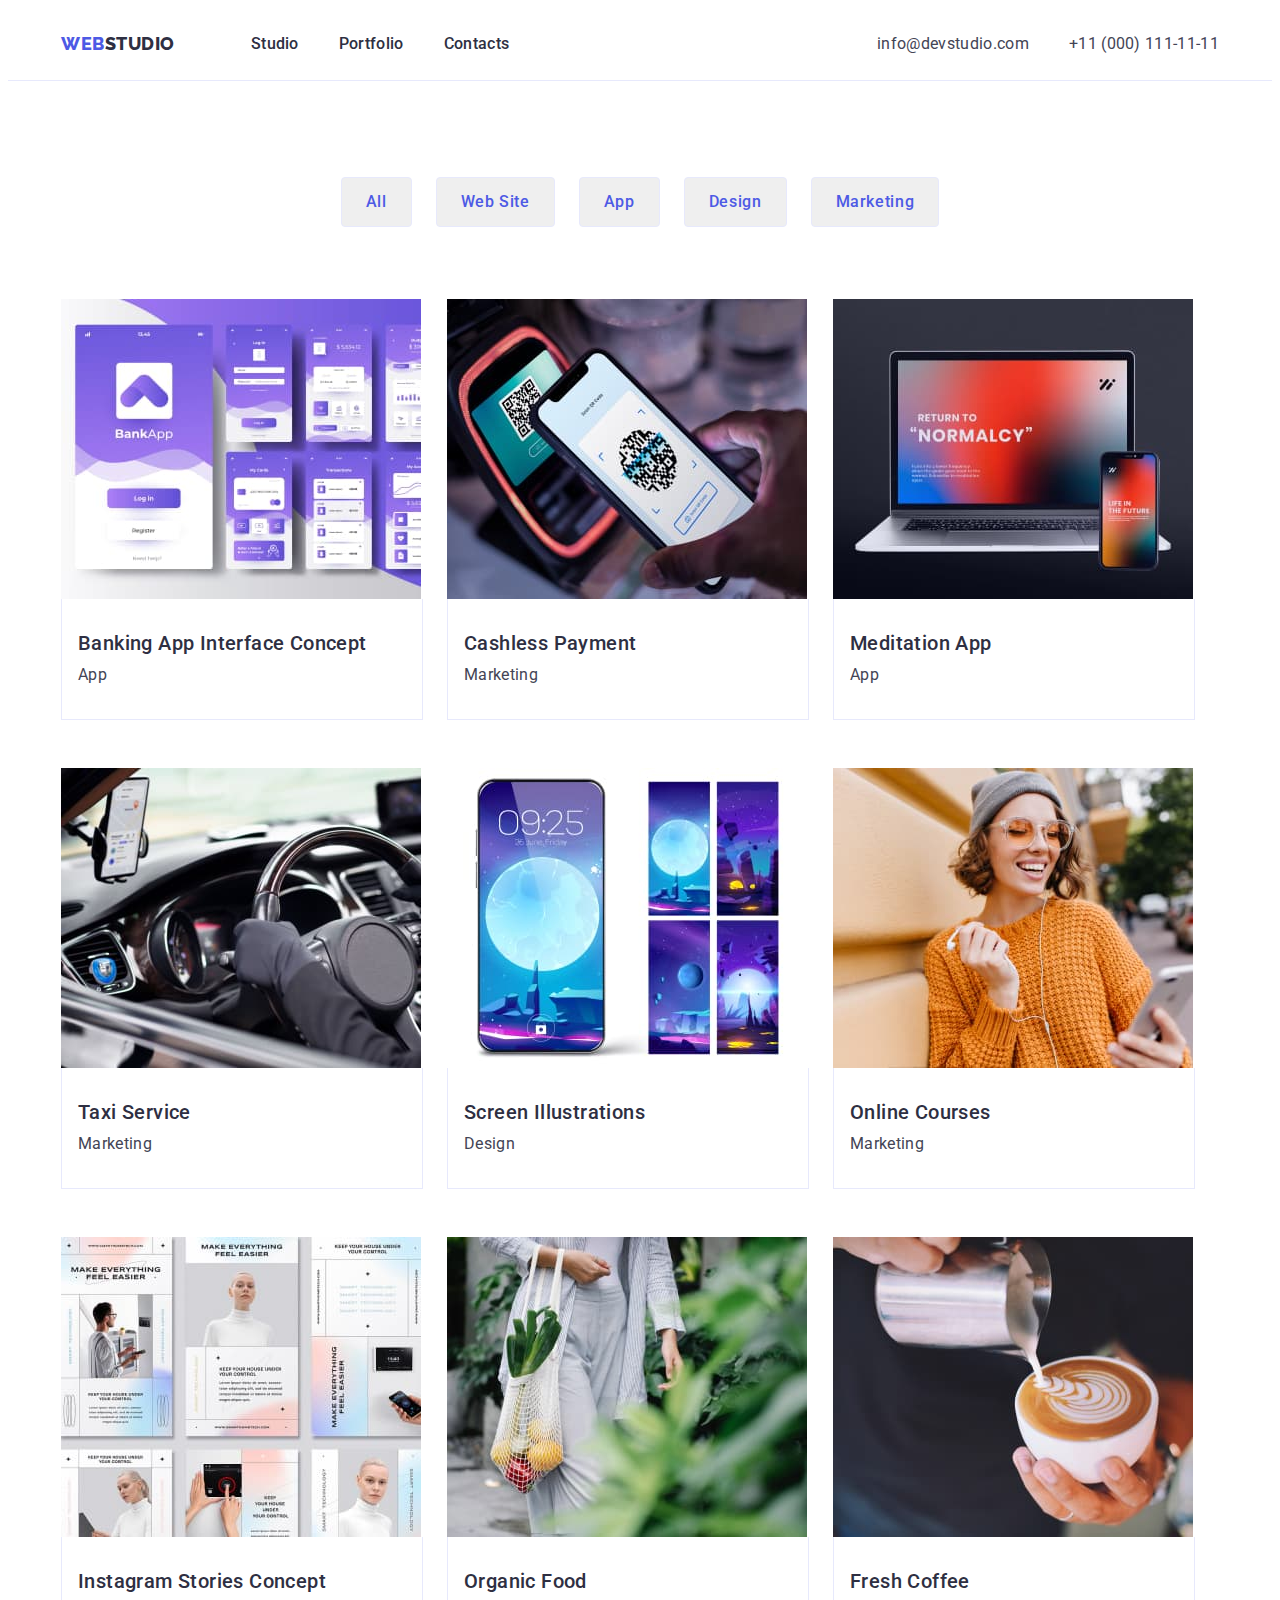
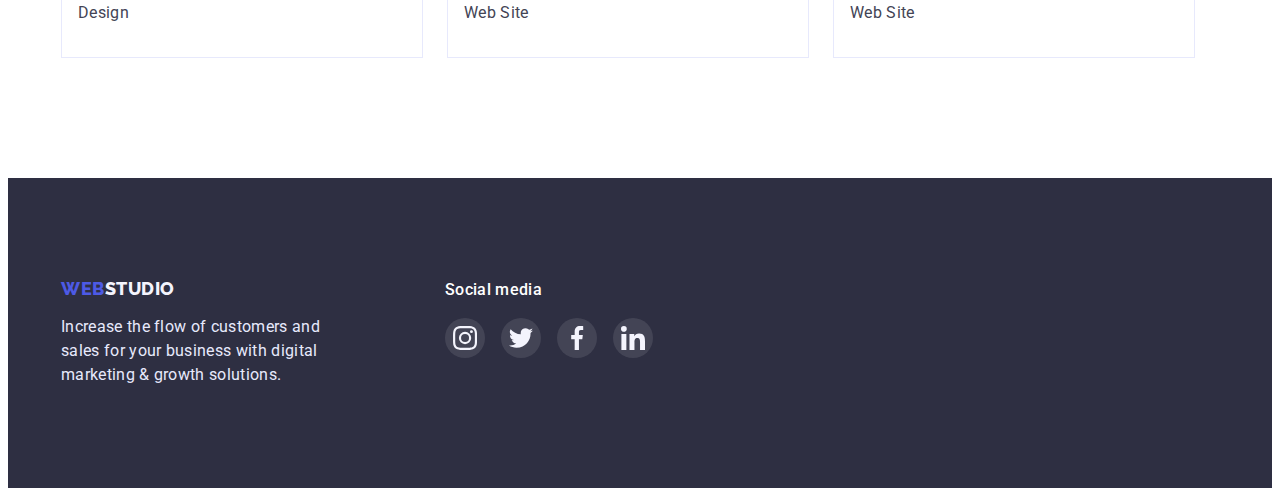
==== portfolio.html @ 01403f31 "Initial commit" ====
<!DOCTYPE html>
<html lang="en">
  <head>
    <meta charset="UTF-8" />
    <meta http-equiv="X-UA-Compatible" content="IE=edge" />
    <meta name="viewport" content="width=device-width, initial-scale=1.0" />
    <title>Portfolio</title>
    <link rel="preconnect" href="https://fonts.googleapis.com" />
    <link rel="preconnect" href="https://fonts.gstatic.com" crossorigin />
    <link
      href="https://fonts.googleapis.com/css2?family=Raleway:wght@800&family=Roboto:wght@400;500;700;900&display=swap"
      rel="stylesheet"
    />
    <link
      rel="stylesheet"
      href="https://cdnjs.cloudflare.com/ajax/libs/modern-normalize/1.1.0/modern-normalize.min.css"
      integrity="sha512-wpPYUAdjBVSE4KJnH1VR1HeZfpl1ub8YT/NKx4PuQ5NmX2tKuGu6U/JRp5y+Y8XG2tV+wKQpNHVUX03MfMFn9Q=="
      crossorigin="anonymous"
      referrerpolicy="no-referrer"
    />
    <link rel="stylesheet" href="./css/styles.css" />
  </head>
  <body>
    <!-- Шапка сторінки -->
    <header class="header">
      <div class="header-container container">
        <nav class="nav">
          <a href="./index.html" class="logo link"
            >Web<span class="studio">Studio</span></a
          >

          <ul class="nav-list list">
            <li class="item"><a href="./index.html" class="link">Studio</a></li>
            <li class="item">
              <a href="./portfolio.html" class="link">Portfolio</a>
            </li>
            <li class="item"><a href="" class="link">Contacts</a></li>
          </ul>
        </nav>

        <address class="contacts">
          <ul class="contacts-list list">
            <li class="item">
              <a href="mailto:info@devstudio.com" class="link"
                >info@devstudio.com</a
              >
            </li>
            <li class="item">
              <a href="tel:+110001111111" class="link">+11 (000) 111-11-11</a>
            </li>
          </ul>
        </address>
      </div>
    </header>
    <!-- Main content -->
    <main>
      <section class="portfolio">
        <div class="container">
          <h1 class="visually-hidden">Our works</h1>
          <ul class="filters-list list">
            <li class="item">
              <button type="button" class="btn-filter">All</button>
            </li>
            <li class="item">
              <button type="button" class="btn-filter">Web Site</button>
            </li>
            <li class="item">
              <button type="button" class="btn-filter">App</button>
            </li>
            <li class="item">
              <button type="button" class="btn-filter">Design</button>
            </li>
            <li class="item">
              <button type="button" class="btn-filter">Marketing</button>
            </li>
          </ul>
          <ul class="portfolio-gallery list">
            <li class="portfolio-card">
              <a href="" class="link">
                <img
                  src="./images/img-8.jpg"
                  alt="Picture of the project"
                  width="360"
                  height="300"
                />
                <div class="card-container">
                  <h2 class="list-title">Banking App Interface Concept</h2>
                  <p class="link-text">App</p>
                </div>
              </a>
            </li>
            <li class="portfolio-card">
              <a href="" class="link">
                <img
                  src="./images/img-7.jpg"
                  alt="Picture of the project"
                  width="360"
                  height="300"
                />
                <div class="card-container">
                  <h2 class="list-title">Cashless Payment</h2>
                  <p class="link-text">Marketing</p>
                </div>
              </a>
            </li>
            <li class="portfolio-card">
              <a href="" class="link">
                <img
                  src="./images/img-6.jpg"
                  alt="Picture of the project"
                  width="360"
                  height="300"
                />
                <div class="card-container">
                  <h2 class="list-title">Meditation App</h2>
                  <p class="link-text">App</p>
                </div>
              </a>
            </li>
            <li class="portfolio-card">
              <a href="" class="link">
                <img
                  src="./images/img-5.jpg"
                  alt="Picture of the project"
                  width="360"
                  height="300"
                />
                <div class="card-container">
                  <h2 class="list-title">Taxi Service</h2>
                  <p class="link-text">Marketing</p>
                </div>
              </a>
            </li>
            <li class="portfolio-card">
              <a href="" class="link">
                <img
                  src="./images/img-4.jpg"
                  alt="Picture of the project"
                  width="360"
                  height="300"
                />
                <div class="card-container">
                  <h2 class="list-title">Screen Illustrations</h2>
                  <p class="link-text">Design</p>
                </div>
              </a>
            </li>
            <li class="portfolio-card">
              <a href="" class="link">
                <img
                  src="./images/img-3.jpg"
                  alt="Picture of the project"
                  width="360"
                  height="300"
                />
                <div class="card-container">
                  <h2 class="list-title">Online Courses</h2>
                  <p class="link-text">Marketing</p>
                </div>
              </a>
            </li>
            <li class="portfolio-card">
              <a href="" class="link">
                <img
                  src="./images/img-2.jpg"
                  alt="Picture of the project"
                  width="360"
                  height="300"
                />
                <div class="card-container">
                  <h2 class="list-title">Instagram Stories Concept</h2>
                  <p class="link-text">Design</p>
                </div>
              </a>
            </li>
            <li class="portfolio-card">
              <a href="" class="link">
                <img
                  src="./images/img-1.jpg"
                  alt="Picture of the project"
                  width="360"
                  height="300"
                />
                <div class="card-container">
                  <h2 class="list-title">Organic Food</h2>
                  <p class="link-text">Web Site</p>
                </div>
              </a>
            </li>
            <li class="portfolio-card">
              <a href="" class="link">
                <img
                  src="./images/img.jpg"
                  alt="Picture of the project"
                  width="360"
                  height="300"
                />
                <div class="card-container">
                  <h2 class="list-title">Fresh Coffee</h2>
                  <p class="link-text">Web Site</p>
                </div>
              </a>
            </li>
          </ul>
        </div>
      </section>
    </main>
    <!-- Підвал сторінки -->
    <footer class="footer">
      <div class="footer-wrap container">
        <div class="footer-logo">
          <a href="./index.html" class="logo link"
            >Web<span class="studio-foot">Studio</span></a
          >
          <p class="footer-text">
            Increase the flow of customers and sales for your business with
            digital marketing & growth solutions.
          </p>
        </div>
        <div class="footer-media">
          <h2 class="media-title">Social media</h2>
          <ul class="footer-media-list list">
            <li>
              <a href="" class="footer-media-link link">
                <svg class="footer-icon">
                  <use href="./images/icons.svg#instagram"></use>
                </svg>
              </a>
            </li>
            <li>
              <a href="" class="footer-media-link link">
                <svg class="footer-icon">
                  <use href="./images/icons.svg#twitter"></use>
                </svg>
              </a>
            </li>
            <li>
              <a href="" class="footer-media-link link">
                <svg class="footer-icon">
                  <use href="./images/icons.svg#facebook"></use>
                </svg>
              </a>
            </li>
            <li>
              <a href="" class="footer-media-link link">
                <svg class="footer-icon">
                  <use href="./images/icons.svg#linkedin"></use>
                </svg>
              </a>
            </li>
          </ul>
        </div>
      </div>
    </footer>
  </body>
</html>
---- css/styles.css ----
:root {
  --primary-text-color: #434455;
  --item-text-color: #2e2f42;
  --logo-color-iris: #4d5ae5;
  --button-color-ocean: #404bbf;
  --white: #ffffff;
  --accent-color: #e7e9fc;
  --logo-color-cloud: #f4f4fd;
  --color-icon-client: #8e8f99;
}
/* /* Кольорова гама */
/* основний колір тексту - #434455 */
/* колір заголовків - #2E2F42 */
/* колір лого - #4D5AE5 */
/* колір панелі кнопок портфоліо - #404BBF */
/* колір іконки клієнтів - #8e8f99 */
body {
  font-family: "Roboto", sans-serif;
  color: var(--primary-text-color);
}

h1,
h2,
h3,
p {
  margin: 0;
}

img {
  display: block;
}

.list {
  padding: 0;
  margin: 0;
  list-style: none;
}

.container {
  margin: 0 auto;
  padding: 0 15px;
  width: 1158px;
}

.section {
  padding-top: 120px;
  padding-bottom: 120px;
}

.link {
  text-decoration: none;
}

.section-title {
  font-size: 36px;
  line-height: 1.11;
  margin-bottom: 72px;
  color: var(--item-text-color);
  text-align: center;
  letter-spacing: 0.02em;
  text-transform: capitalize;
}

/* ---------------------------------header-------------------------- */
.header {
  border-bottom: 1px solid var(--accent-color);
}

.header-container {
  display: flex;
  align-items: center;
}

.logo {
  font-family: "Raleway", sans-serif;
  font-weight: 800;
  font-size: 18px;
  line-height: 1.17;
  align-items: center;
  letter-spacing: 0.03em;
  text-transform: uppercase;
  color: var(--logo-color-iris);
}

.studio {
  color: var(--item-text-color);
}

.nav {
  display: flex;
}

.nav .logo {
  display: flex;
}

.nav-list {
  display: flex;
  margin-left: 76px;
}

.nav-list .item + .item {
  margin-left: 40px;
}

.nav-list .link {
  display: block;
  padding-top: 24px;
  padding-bottom: 24px;
}

.nav-list a {
  color: var(--item-text-color);
  font-weight: 500;
  font-size: 16px;
  line-height: 1.5;
  letter-spacing: 0.02em;
}

.nav-list a:hover,
.nav-list a:focus {
  color: var(--button-color-ocean);
}

.contacts {
  display: flex;
  margin-left: auto;
  font-style: normal;
}

.contacts-list {
  display: flex;
}

.contacts-list .link {
  display: block;
  padding-top: 24px;
  padding-bottom: 24px;
}

.contacts-list .item + .item {
  margin-left: 40px;
}

.contacts a {
  font-size: 16px;
  line-height: 1.5;
  color: var(--primary-text-color);
  letter-spacing: 0.02em;
}

.contacts a:hover,
.contacts a:focus {
  color: var(--button-color-ocean);
}

/* -------------------------------Hero--------------------------------- */
.hero {
  text-align: center;
  padding-top: 188px;
  padding-bottom: 188px;

  background-image: linear-gradient(
      to right,
      rgba(46, 47, 66, 0.7),
      rgba(46, 47, 66, 0.7)
    ),
    url(../images/hero-img.jpg);
  background-repeat: no-repeat;
  background-size: cover;
  background-position: center;
  margin: 0 auto;
  max-width: 1440px;
  background-color: var(--item-text-color);
}

.hero-title {
  margin-bottom: 48px;
  margin-left: auto;
  margin-right: auto;
  min-height: 120px;
  width: 496px;
  font-size: 56px;
  line-height: 1.07;
  letter-spacing: 0.02em;
  color: var(--white);
}

.hero-btn {
  font-family: "Roboto", sans-serif;
  font-style: normal;
  font-weight: 500;
  font-size: 16px;
  line-height: 1.5;
  min-width: 169px;
  padding: 16px 32px;
  align-items: center;
  letter-spacing: 0.04em;
  color: var(--white);
  background-color: var(--logo-color-iris);
  border: 1px solid transparent;
  border-radius: 4px;
  cursor: pointer;
}

.hero-btn:hover,
.hero-btn:focus {
  background-color: var(--button-color-ocean);
}

/* -------------------------Sections------------------------------ */
.list-title {
  font-weight: 500;
  font-size: 20px;
  line-height: 1.2;
  margin-bottom: 8px;
  letter-spacing: 0.02em;
  color: var(--item-text-color);
}
/* -------------------------Feature-------------------------- */
.features-list {
  display: flex;
  gap: 24px;
}

.features-list .item {
  width: 264px;
}

.features-icon {
  width: 264px;
  height: 112px;
  padding: 24px 100px;
  margin-bottom: 8px;
  background: var(--logo-color-cloud);
  border-radius: 4px;
}

/* -------------------------What are we doing------------------------ */
.our-specialty.section {
  padding-top: 0;
}

.our-specialty-list {
  display: flex;
}

.our-specialty-list .item + .item {
  margin-left: 24px;
}

.our-specialty-list .img {
  border: 1px solid var(--accent-color);
}

.list-text {
  font-size: 16px;
  line-height: 1.5;
  letter-spacing: 0.02em;
}
/* ---------------------------Sections Team----------------------------- */
.team {
  text-align: center;
  background-color: var(--logo-color-cloud);
}

.team-list {
  display: flex;
  gap: 24px;
}

.team-list-item {
  border-radius: 0px 0px 4px 4px;
  box-shadow: 0px 1px 6px rgba(46, 47, 66, 0.08),
    0px 1px 1px rgba(46, 47, 66, 0.16), 0px 2px 1px rgba(46, 47, 66, 0.08);
  background-color: var(--white);
}

.card-container {
  padding-top: 32px;
  padding-bottom: 32px;
  padding-left: 16px;
  padding-right: 16px;
}

.team-media-list {
  display: flex;
  margin-top: 8px;
  gap: 24px;
}

.team-link-icon {
  width: 16px;
  height: 16px;
}

.team-link {
  display: flex;
  justify-content: center;
  align-items: center;
  width: 40px;
  height: 40px;
  background-color: var(--logo-color-iris);
  border-radius: 50%;
}

.team-link:hover,
.team-link:focus {
  background-color: var(--button-color-ocean);
}
/* -----------------------------Section Customers---------------------------- */
.customers {
  padding-top: 130px;
}

.customers-list {
  display: flex;
  gap: 24px;
}

.customers-link {
  display: flex;
  justify-content: center;
  align-items: center;
  border: 1px solid var(--color-icon-client);
  color: var(--color-icon-client);
  border-radius: 4px;
  width: 168px;
  height: 88px;
}

.customers-icon {
  fill: currentColor;
  width: 104px;
  height: 56px;
}

.customers-link:hover,
.customers-link:focus {
  border-color: var(--button-color-ocean);
  color: var(--button-color-ocean);
}

/* -----------------------------Page Portfolio---------------------------- */
.visually-hidden {
  position: absolute;
  width: 1px;
  height: 1px;
  margin: -1px;
  border: 0;
  padding: 0;
  white-space: nowrap;
  clip-path: inset(100%);
  clip: rect(0 0 0 0);
  overflow: hidden;
}

.portfolio {
  padding-top: 96px;
  padding-bottom: 120px;
}

.filters-list {
  display: flex;
  justify-content: center;
}

.filters-list .item + .item {
  margin-left: 24px;
}

.btn-filter {
  font-family: "Roboto", sans-serif;
  font-style: normal;
  font-weight: 500;
  font-size: 16px;
  line-height: 1.5;
  align-items: center;
  text-align: center;
  padding: 12px 24px;
  border: 1px solid var(--accent-color);
  border-radius: 4px;
  letter-spacing: 0.04em;
  color: var(--logo-color-iris);
  cursor: pointer;
}

.btn-filter:hover,
.btn-filter:focus {
  background-color: var(--button-color-ocean);
  color: var(--white);
  border: transparent;
  box-shadow: 0px 3px 1px rgba(0, 0, 0, 0.1), 0px 2px 1px rgba(0, 0, 0, 0.08),
    0px 2px 2px rgba(0, 0, 0, 0.12);
}

.portfolio-gallery {
  display: flex;
  flex-wrap: wrap;
  margin-top: 72px;
}

.portfolio-card {
  flex-basis: calc(100% / 3 - 24px);
  margin-right: 24px;
  margin-bottom: 48px;
}

.portfolio-card:hover {
  box-shadow: 0px 1px 6px rgba(46, 47, 66, 0.08),
    0px 1px 1px rgba(46, 47, 66, 0.16), 0px 2px 1px rgba(46, 47, 66, 0.08);
}

.portfolio-card:nth-child(3n) {
  margin-right: 0;
}

.portfolio-card:nth-child(n + 7) {
  margin-bottom: 0;
}

.portfolio-card .card-container {
  border-left: 1px solid var(--accent-color);
  border-bottom: 1px solid var(--accent-color);
  border-right: 1px solid var(--accent-color);
}

.link-text {
  font-size: 16px;
  line-height: 1.5;
  letter-spacing: 0.02em;
  color: var(--primary-text-color);
}

/* ---------------------------------Footer--------------------------- */
.studio-foot {
  color: var(--logo-color-cloud);
}

.footer {
  padding-top: 100px;
  padding-bottom: 100px;
  background-color: var(--item-text-color);
}

.footer-wrap {
  display: flex;
}

.footer-logo {
  margin-right: 120px;
  width: 264px;
  min-height: 110px;
}

.footer-text {
  margin-top: 16px;
  color: var(--accent-color);
  font-size: 16px;
  line-height: 1.5;
  letter-spacing: 0.02em;
}

.footer-media-list {
  display: flex;
  margin-top: 16px;
  gap: 16px;
}

.media-title {
  font-weight: 500;
  font-size: 16px;
  line-height: 1.5;
  letter-spacing: 0.02em;
  color: var(--white);
}

.footer-media-link {
  display: flex;
  justify-content: center;
  align-items: center;
  width: 40px;
  height: 40px;
  background-color: rgba(255, 255, 255, 0.1);
  border-radius: 50%;
}

.footer-media-link:hover,
.footer-media-link:focus {
  background-color: #31d0aa;
}

.footer-icon {
  width: 24px;
  height: 24px;
}
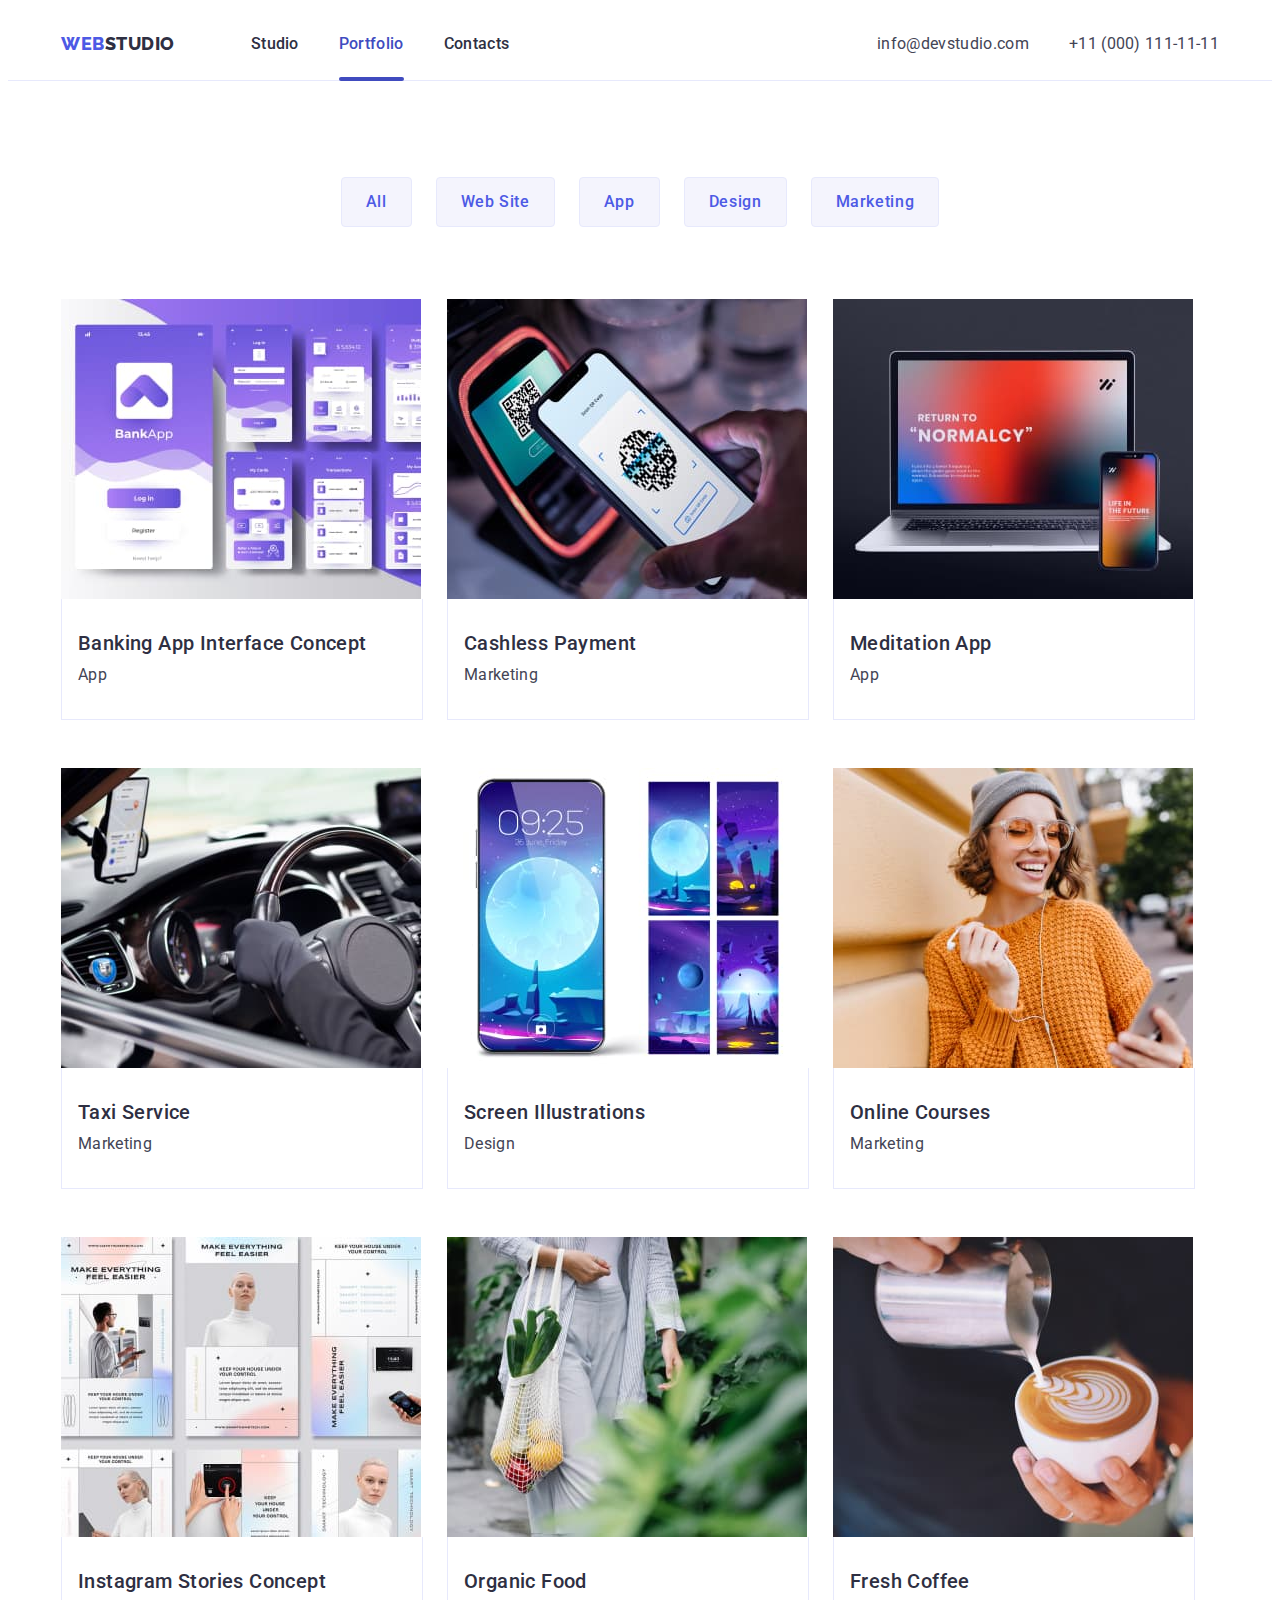
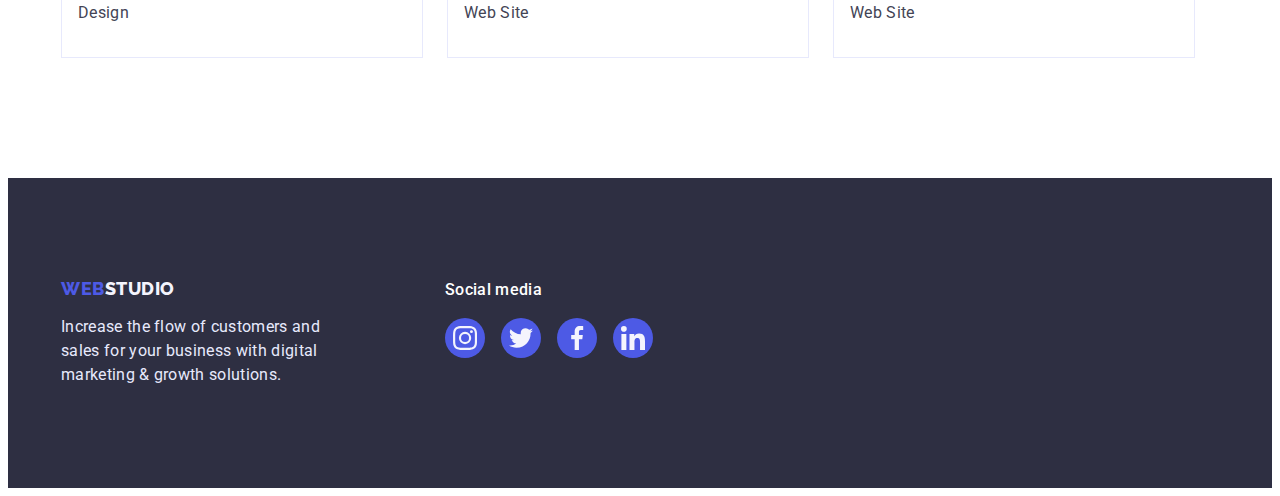
==== commit 4a051033: "created activ-page and overlay" ====
--- a/portfolio.html
+++ b/portfolio.html
@@ -32,7 +32,7 @@
           <ul class="nav-list list">
             <li class="item"><a href="./index.html" class="link">Studio</a></li>
             <li class="item">
-              <a href="./portfolio.html" class="link">Portfolio</a>
+              <a href="./portfolio.html" class="link activ">Portfolio</a>
             </li>
             <li class="item"><a href="" class="link">Contacts</a></li>
           </ul>
@@ -76,13 +76,23 @@
           </ul>
           <ul class="portfolio-gallery list">
             <li class="portfolio-card">
-              <a href="" class="link">
-                <img
-                  src="./images/img-8.jpg"
-                  alt="Picture of the project"
-                  width="360"
-                  height="300"
-                />
+              <a href="" class="link link-card">
+                <div class="overlay-pin">
+                  <img
+                    src="./images/img-8.jpg"
+                    alt="Picture of the project"
+                    width="360"
+                    height="300"
+                  />
+                  <div class="overlay">
+                    <p class="overlay-tex">
+                      Lorem ipsum dolor sit, amet consectetur adipisicing elit.
+                      Adipisci magnam, eligendi asperiores, vitae illum sit eius
+                      magni commodi delectus, autem molestias dolor hic fuga
+                      architecto quis. Corporis minus neque corrupti!
+                    </p>
+                  </div>
+                </div>
                 <div class="card-container">
                   <h2 class="list-title">Banking App Interface Concept</h2>
                   <p class="link-text">App</p>
@@ -90,13 +100,22 @@
               </a>
             </li>
             <li class="portfolio-card">
-              <a href="" class="link">
-                <img
-                  src="./images/img-7.jpg"
-                  alt="Picture of the project"
-                  width="360"
-                  height="300"
-                />
+              <a href="" class="link link-card">
+                <div class="overlay-pin">
+                  <img
+                    src="./images/img-7.jpg"
+                    alt="Picture of the project"
+                    width="360"
+                    height="300"
+                  />
+                  <div class="overlay">
+                    <p class="overlay-tex">
+                      14 Stylish and User-Friendly App Design Concepts · Task
+                      Manager App · Calorie Tracker App · Exotic Fruit Ecommerce
+                      App · Cloud Storage App
+                    </p>
+                  </div>
+                </div>
                 <div class="card-container">
                   <h2 class="list-title">Cashless Payment</h2>
                   <p class="link-text">Marketing</p>
@@ -104,13 +123,23 @@
               </a>
             </li>
             <li class="portfolio-card">
-              <a href="" class="link">
-                <img
-                  src="./images/img-6.jpg"
-                  alt="Picture of the project"
-                  width="360"
-                  height="300"
-                />
+              <a href="" class="link link-card">
+                <div class="overlay-pin">
+                  <img
+                    src="./images/img-6.jpg"
+                    alt="Picture of the project"
+                    width="360"
+                    height="300"
+                  />
+                  <div class="overlay">
+                    <p class="overlay-tex">
+                      Lorem ipsum dolor, sit amet consectetur adipisicing elit.
+                      Velit deserunt quam sint inventore officiis laborum
+                      corporis itaque. Quasi quia pariatur sequi laborum
+                      quisquam culpa ipsam sint dolor? Non, culpa voluptatem?
+                    </p>
+                  </div>
+                </div>
                 <div class="card-container">
                   <h2 class="list-title">Meditation App</h2>
                   <p class="link-text">App</p>
@@ -118,13 +147,23 @@
               </a>
             </li>
             <li class="portfolio-card">
-              <a href="" class="link">
-                <img
-                  src="./images/img-5.jpg"
-                  alt="Picture of the project"
-                  width="360"
-                  height="300"
-                />
+              <a href="" class="link link-card">
+                <div class="overlay-pin">
+                  <img
+                    src="./images/img-5.jpg"
+                    alt="Picture of the project"
+                    width="360"
+                    height="300"
+                  />
+                  <div class="overlay">
+                    <p class="overlay-tex">
+                      Lorem ipsum dolor, sit amet consectetur adipisicing elit.
+                      Velit deserunt quam sint inventore officiis laborum
+                      corporis itaque. Quasi quia pariatur sequi laborum
+                      quisquam culpa ipsam sint dolor? Non, culpa voluptatem?
+                    </p>
+                  </div>
+                </div>
                 <div class="card-container">
                   <h2 class="list-title">Taxi Service</h2>
                   <p class="link-text">Marketing</p>
@@ -132,13 +171,23 @@
               </a>
             </li>
             <li class="portfolio-card">
-              <a href="" class="link">
-                <img
-                  src="./images/img-4.jpg"
-                  alt="Picture of the project"
-                  width="360"
-                  height="300"
-                />
+              <a href="" class="link link-card">
+                <div class="overlay-pin">
+                  <img
+                    src="./images/img-4.jpg"
+                    alt="Picture of the project"
+                    width="360"
+                    height="300"
+                  />
+                  <div class="overlay">
+                    <p class="overlay-tex">
+                      Lorem ipsum dolor, sit amet consectetur adipisicing elit.
+                      Velit deserunt quam sint inventore officiis laborum
+                      corporis itaque. Quasi quia pariatur sequi laborum
+                      quisquam culpa ipsam sint dolor? Non, culpa voluptatem?
+                    </p>
+                  </div>
+                </div>
                 <div class="card-container">
                   <h2 class="list-title">Screen Illustrations</h2>
                   <p class="link-text">Design</p>
@@ -146,13 +195,23 @@
               </a>
             </li>
             <li class="portfolio-card">
-              <a href="" class="link">
-                <img
-                  src="./images/img-3.jpg"
-                  alt="Picture of the project"
-                  width="360"
-                  height="300"
-                />
+              <a href="" class="link link-card">
+                <div class="overlay-pin">
+                  <img
+                    src="./images/img-3.jpg"
+                    alt="Picture of the project"
+                    width="360"
+                    height="300"
+                  />
+                  <div class="overlay">
+                    <p class="overlay-tex">
+                      Lorem ipsum dolor, sit amet consectetur adipisicing elit.
+                      Velit deserunt quam sint inventore officiis laborum
+                      corporis itaque. Quasi quia pariatur sequi laborum
+                      quisquam culpa ipsam sint dolor? Non, culpa voluptatem?
+                    </p>
+                  </div>
+                </div>
                 <div class="card-container">
                   <h2 class="list-title">Online Courses</h2>
                   <p class="link-text">Marketing</p>
@@ -160,13 +219,23 @@
               </a>
             </li>
             <li class="portfolio-card">
-              <a href="" class="link">
-                <img
-                  src="./images/img-2.jpg"
-                  alt="Picture of the project"
-                  width="360"
-                  height="300"
-                />
+              <a href="" class="link link-card">
+                <div class="overlay-pin">
+                  <img
+                    src="./images/img-2.jpg"
+                    alt="Picture of the project"
+                    width="360"
+                    height="300"
+                  />
+                  <div class="overlay">
+                    <p class="overlay-tex">
+                      Lorem ipsum dolor, sit amet consectetur adipisicing elit.
+                      Velit deserunt quam sint inventore officiis laborum
+                      corporis itaque. Quasi quia pariatur sequi laborum
+                      quisquam culpa ipsam sint dolor? Non, culpa voluptatem?
+                    </p>
+                  </div>
+                </div>
                 <div class="card-container">
                   <h2 class="list-title">Instagram Stories Concept</h2>
                   <p class="link-text">Design</p>
@@ -174,13 +243,23 @@
               </a>
             </li>
             <li class="portfolio-card">
-              <a href="" class="link">
-                <img
-                  src="./images/img-1.jpg"
-                  alt="Picture of the project"
-                  width="360"
-                  height="300"
-                />
+              <a href="" class="link link-card">
+                <div class="overlay-pin">
+                  <img
+                    src="./images/img-1.jpg"
+                    alt="Picture of the project"
+                    width="360"
+                    height="300"
+                  />
+                  <div class="overlay">
+                    <p class="overlay-tex">
+                      Lorem ipsum dolor, sit amet consectetur adipisicing elit.
+                      Velit deserunt quam sint inventore officiis laborum
+                      corporis itaque. Quasi quia pariatur sequi laborum
+                      quisquam culpa ipsam sint dolor? Non, culpa voluptatem?
+                    </p>
+                  </div>
+                </div>
                 <div class="card-container">
                   <h2 class="list-title">Organic Food</h2>
                   <p class="link-text">Web Site</p>
@@ -188,13 +267,23 @@
               </a>
             </li>
             <li class="portfolio-card">
-              <a href="" class="link">
-                <img
-                  src="./images/img.jpg"
-                  alt="Picture of the project"
-                  width="360"
-                  height="300"
-                />
+              <a href="" class="link link-card">
+                <div class="overlay-pin">
+                  <img
+                    src="./images/img.jpg"
+                    alt="Picture of the project"
+                    width="360"
+                    height="300"
+                  />
+                  <div class="overlay">
+                    <p class="overlay-tex">
+                      Lorem ipsum dolor, sit amet consectetur adipisicing elit.
+                      Velit deserunt quam sint inventore officiis laborum
+                      corporis itaque. Quasi quia pariatur sequi laborum
+                      quisquam culpa ipsam sint dolor? Non, culpa voluptatem?
+                    </p>
+                  </div>
+                </div>
                 <div class="card-container">
                   <h2 class="list-title">Fresh Coffee</h2>
                   <p class="link-text">Web Site</p>
--- a/css/styles.css
+++ b/css/styles.css
@@ -7,6 +7,7 @@
   --accent-color: #e7e9fc;
   --logo-color-cloud: #f4f4fd;
   --color-icon-client: #8e8f99;
+  --time-animation: cubic-bezier(0.4, 0, 0.2, 1);
 }
 /* /* Кольорова гама */
 /* основний колір тексту - #434455 */
@@ -14,6 +15,7 @@
 /* колір лого - #4D5AE5 */
 /* колір панелі кнопок портфоліо - #404BBF */
 /* колір іконки клієнтів - #8e8f99 */
+/* функція розподілу часу cubic-bezier(0.4, 0, 0.2, 1) */
 body {
   font-family: "Roboto", sans-serif;
   color: var(--primary-text-color);
@@ -115,6 +117,8 @@
   font-size: 16px;
   line-height: 1.5;
   letter-spacing: 0.02em;
+
+  transition: color 250ms var(--time-animation);
 }
 
 .nav-list a:hover,
@@ -152,6 +156,25 @@
 .contacts a:hover,
 .contacts a:focus {
   color: var(--button-color-ocean);
+}
+/* -------------------------------Current page--------------------------------- */
+.activ {
+  position: relative;
+}
+
+.link.activ {
+  color: var(--button-color-ocean);
+}
+
+.activ::after {
+  content: "";
+  width: 100%;
+  height: 4px;
+  background-color: var(--button-color-ocean);
+  border-radius: 2px;
+  position: absolute;
+  left: 0;
+  bottom: -1px;
 }
 
 /* -------------------------------Hero--------------------------------- */
@@ -201,6 +224,8 @@
   border: 1px solid transparent;
   border-radius: 4px;
   cursor: pointer;
+
+  transition: background-color 250ms var(--time-animation);
 }
 
 .hero-btn:hover,
@@ -302,6 +327,8 @@
   height: 40px;
   background-color: var(--logo-color-iris);
   border-radius: 50%;
+
+  transition: background-color 250ms var(--time-animation);
 }
 
 .team-link:hover,
@@ -327,6 +354,9 @@
   border-radius: 4px;
   width: 168px;
   height: 88px;
+
+  transition: color 250ms var(--time-animation),
+    border-color 250ms var(--time-animation);
 }
 
 .customers-icon {
@@ -382,7 +412,12 @@
   border-radius: 4px;
   letter-spacing: 0.04em;
   color: var(--logo-color-iris);
+  background-color: var(--logo-color-cloud);
   cursor: pointer;
+
+  transition: background-color 250ms var(--time-animation),
+    color 250ms var(--time-animation), box-shadow 250ms var(--time-animation),
+    border 250ms var(--time-animation);
 }
 
 .btn-filter:hover,
@@ -404,6 +439,8 @@
   flex-basis: calc(100% / 3 - 24px);
   margin-right: 24px;
   margin-bottom: 48px;
+
+  transition: box-shadow 250ms var(--time-animation);
 }
 
 .portfolio-card:hover {
@@ -431,6 +468,35 @@
   letter-spacing: 0.02em;
   color: var(--primary-text-color);
 }
+/* ---------------------------------Overlay--------------------------- */
+.overlay-pin {
+  position: relative;
+  overflow: hidden;
+}
+
+.overlay {
+  position: absolute;
+  left: 0;
+  top: 0;
+  width: 100%;
+  height: 100%;
+  transform: translateY(100%);
+  transition: transform 250ms var(--time-animation);
+
+  padding: 40px 32px;
+  background-color: var(--logo-color-iris);
+}
+
+.link-card:hover .overlay,
+.link-card:focus .overlay {
+  transform: translateY(0);
+}
+
+.overlay-tex {
+  line-height: 1.5;
+  letter-spacing: 0.02em;
+  color: #f4f4fd;
+}
 
 /* ---------------------------------Footer--------------------------- */
 .studio-foot {
@@ -481,8 +547,10 @@
   align-items: center;
   width: 40px;
   height: 40px;
-  background-color: rgba(255, 255, 255, 0.1);
+  background-color: var(--logo-color-iris);
   border-radius: 50%;
+
+  transition: background-color 250ms var(--time-animation);
 }
 
 .footer-media-link:hover,
